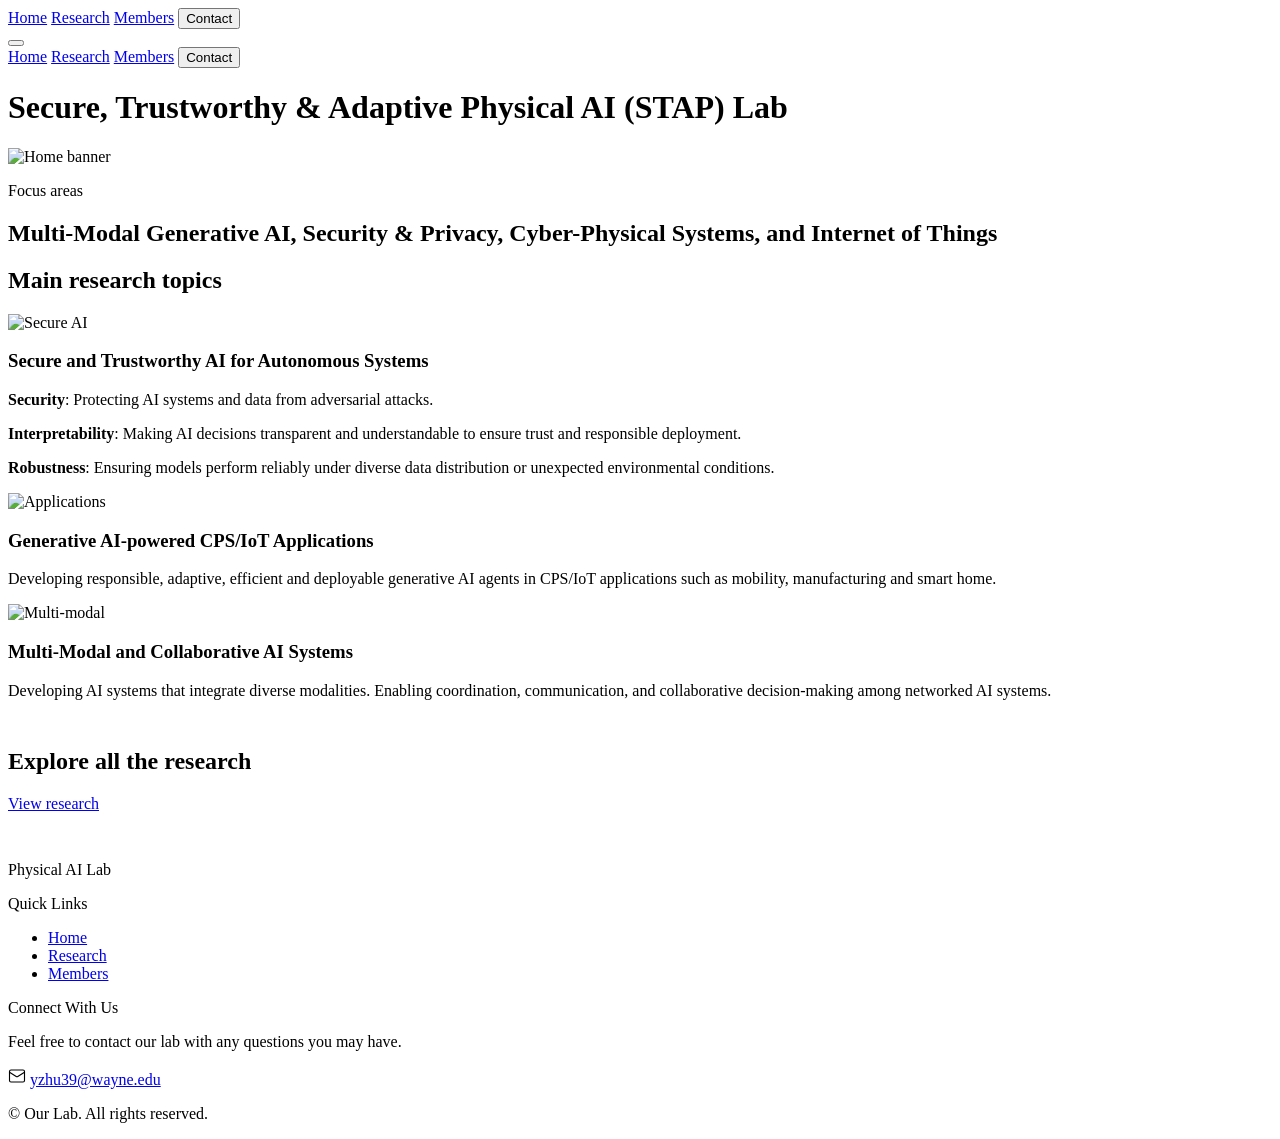
==== index.html @ 17fb8bd8 "Update index.html" ====
<!DOCTYPE html>
<html lang="en">
<head>
  <meta charset="UTF-8" />
  <meta name="viewport" content="width=device-width, initial-scale=1.0" />
  <title>Home | AI Research Lab</title>
  <link rel="preconnect" href="https://fonts.googleapis.com" />
  <link rel="preconnect" href="https://fonts.gstatic.com" crossorigin />
  <link href="https://fonts.googleapis.com/css2?family=DM+Sans:ital,opsz,wght@0,9..40,300;0,9..40,400;0,9..40,500;0,9..40,600;0,9..40,700;1,9..40,400&display=swap" rel="stylesheet" />
  <link rel="stylesheet" href="css/styles.css" />
</head>
<body>

<!-- Loader -->
<div id="loader">
  <div class="loader-dots">
    <span class="loader-dot"></span>
    <span class="loader-dot"></span>
    <span class="loader-dot"></span>
  </div>
</div>

<!-- Header -->
<header>
  <div class="header-inner">
    <a href="index.html" class="header-logo"></a>
    <nav class="desktop-nav">
      <a href="index.html"   class="nav-link" data-page="index.html">Home</a>
      <!--<a href="about.html"   class="nav-link" data-page="about.html">About</a>-->
      <a href="research.html" class="nav-link" data-page="research.html">Research</a>
      <a href="members.html"  class="nav-link" data-page="members.html">Members</a>
      <button class="nav-link contact-link">Contact</button>

    </nav>
    <div></div>
    <button id="hamburger" class="hamburger" aria-label="Toggle menu" aria-expanded="false">
      <span class="hamburger-line"></span>
      <span class="hamburger-line"></span>
      <span class="hamburger-line"></span>
    </button>
  </div>
  <nav id="mobile-nav" class="mobile-nav">
    <a href="index.html"   class="mobile-nav-link" data-page="index.html">Home</a>
    <!--<a href="about.html"   class="mobile-nav-link" data-page="about.html">About</a>-->
    <a href="research.html" class="mobile-nav-link" data-page="research.html">Research</a>
    <a href="members.html"  class="mobile-nav-link" data-page="members.html">Members</a>
    <button class="mobile-nav-link contact-link">Contact</button>
    
  </nav>
</header>

<!-- Main -->
<main>
  <div class="container">

    <!-- Banner -->
    <div class="page-banner" style="margin-bottom:0;">
      <h1 class="page-banner-title">Secure, Trustworthy & Adaptive Physical AI (STAP) Lab</h1>
      <!--<p class="page-banner-subtitle">
        the intersection of <strong>Physical AI</strong>, 
        <strong>Generative AI Agents</strong>, <strong>Security</strong>, 
        <strong>Cyber-Physical Systems (CPS)</strong>, and the 
        <strong>Internet of Things (IoT)</strong>-->
      </p>
      <img src="assets/images/techtown.jpg" alt="Home banner" class="page-banner-img" />
    </div>

    <!-- Focus areas -->
    <div class="focus-areas">
      <p class="focus-areas-label">Focus areas</p>
      <h2 class="focus-areas-heading">
        Multi-Modal Generative AI, Security & Privacy, 
        Cyber-Physical Systems, and 
        Internet of Things
      </h2>
    </div>

    <!-- AI/ML Research Focus -->
    <div class="research-grid-section">
      <div class="research-grid-header">
        <h2 class="research-grid-title">Main research topics</h2>
        <!-- <p class="research-grid-desc">
          Key research domains explored in our lab
        </p>-->
      </div>
      <div class="research-grid-cards">
        <div class="grid-card">
          <div class="grid-card-img-wrap">
            <img src="assets/images/trustworthy-ai.png" alt="Secure AI" class="grid-card-img" />
          </div>
          <div class="grid-card-content">
            <h3 class="grid-card-title">Secure and Trustworthy AI for Autonomous Systems</h3>
            <p class="grid-card-desc"><strong>Security</strong>: Protecting AI systems and data from adversarial attacks.</p> 
            <p class="grid-card-desc"><strong>Interpretability</strong>: Making AI decisions transparent and understandable to ensure trust and responsible deployment.</p>
            <p class="grid-card-desc"><strong>Robustness</strong>: Ensuring models perform reliably under diverse data distribution or unexpected environmental conditions.</p>
          </div>
        </div>
        <div class="grid-card">
          <div class="grid-card-img-wrap">
            <img src="assets/images/application.png" alt="Applications" class="grid-card-img" />
          </div>
          <div class="grid-card-content">
            <h3 class="grid-card-title">Generative AI-powered CPS/IoT Applications</h3>
            <p class="grid-card-desc">Developing responsible, adaptive, efficient and deployable generative AI agents in CPS/IoT applications such as mobility, manufacturing and smart home.</p>
          </div>
        </div>
        <div class="grid-card">
          <div class="grid-card-img-wrap">
            <img src="assets/images/connected-ai.png" alt="Multi-modal" class="grid-card-img" />
          </div>
          <div class="grid-card-content">
            <h3 class="grid-card-title">Multi-Modal and Collaborative AI Systems</h3>
            <p class="grid-card-desc">Developing AI systems that integrate diverse modalities. Enabling coordination, communication, and collaborative decision-making among networked AI systems.</p>
          </div>
        </div>
        <!-- <div class="grid-card">
          <div class="grid-card-img-wrap">
            <img src="assets/images/aiml-4.png" alt="Domain Generalization" class="grid-card-img" />
          </div>
          <div class="grid-card-content">
            <h3 class="grid-card-title">Multi-Modal Perception</h3>
            <p class="grid-card-desc">Enabling models to generalize effectively across unseen environments and diverse data distributions.</p>
          </div>
        </div>
        <div class="grid-card">
          <div class="grid-card-img-wrap">
            <img src="assets/images/aiml-5.png" alt="Domain Adaptation" class="grid-card-img" />
          </div>
          <div class="grid-card-content">
            <h3 class="grid-card-title">Connected and distributed intelligence</h3>
            <p class="grid-card-desc">Adapting models from one domain to another to improve performance in changing conditions.</p>
          </div>
        </div>
        <div class="grid-card">
          <div class="grid-card-img-wrap">
            <img src="assets/images/aiml-6.png" alt="Reinforcement Learning" class="grid-card-img" />
          </div>
          <div class="grid-card-content">
            <h3 class="grid-card-title">Reinforcement Learning</h3>
            <p class="grid-card-desc">Training agents through reward-based mechanisms to make optimal sequential decisions.</p>
          </div>
        </div>-->
      </div>
    </div>

    <!-- Applications -->
    <!-- <div class="research-grid-section">
      <div class="research-grid-header">
        <h2 class="research-grid-title">Applications</h2>
        <p class="research-grid-desc">
          Below are some of the different domains or applications in which we work on and apply our efforts to.
        </p>
      </div>
      <div class="research-grid-cards">
        <div class="grid-card">
          <div class="grid-card-img-wrap">
            <img src="assets/images/application-1.png" alt="Autonomous Driving" class="grid-card-img" />
          </div>
          <div class="grid-card-content">
            <h3 class="grid-card-title">Autonomous Driving</h3>
            <p class="grid-card-desc">Autonomous driving uses AI, sensors, and data processing to enable safe self-driving vehicles.</p>
          </div>
        </div>
        <div class="grid-card">
          <div class="grid-card-img-wrap">
            <img src="assets/images/application-3.png" alt="Intelligent Manufacturing" class="grid-card-img" />
          </div>
          <div class="grid-card-content">
            <h3 class="grid-card-title">Intelligent Manufacturing</h3>
            <p class="grid-card-desc">Intelligent manufacturing uses AI, automation, and data analytics to optimize processes, productivity, and innovation.</p>
          </div>
        </div>
        <div class="grid-card">
          <div class="grid-card-img-wrap">
            <img src="assets/images/application-2.png" alt="Smart Cities" class="grid-card-img" />
          </div>
          <div class="grid-card-content">
            <h3 class="grid-card-title">Robotics</h3>
            <p class="grid-card-desc">Smart cities integrate technology, data, and infrastructure to improve efficiency, sustainability, and residents' lives.</p>
          </div>
        </div>
      </div>
    </div>-->

    <!-- Courses Taught -->
    <!--<div class="research-grid-section">
      <div class="research-grid-header">
        <h2 class="research-grid-title">Courses Taught</h2>
        <p class="research-grid-desc">
          Take a class or course with me, below are some of the courses I teach in the fall and winter.
        </p>
      </div>
      <div class="research-grid-cards">
        <div class="grid-card">
          <div class="grid-card-img-wrap">
            <img src="assets/images/course-1.png" alt="Computer Systems Security" class="grid-card-img" />
          </div>
          <div class="grid-card-content">
            <h3 class="grid-card-title">Computer Systems Security</h3>
            <p class="grid-card-desc">Computer systems security protects networks, hardware, and software from cyberattacks, threats, and unauthorized access.</p>
          </div>
        </div>
        <div class="grid-card">
          <div class="grid-card-img-wrap">
            <img src="assets/images/course-2.png" alt="Secure Machine Learning" class="grid-card-img" />
          </div>
          <div class="grid-card-content">
            <h3 class="grid-card-title">Secure Machine Learning</h3>
            <p class="grid-card-desc">Secure machine learning defends algorithms and data against adversarial attacks, ensuring trustworthy systems.</p>
          </div>
        </div>
        <div class="grid-card">
          <div class="grid-card-img-wrap">
            <img src="assets/images/course-3.png" alt="Introduction to ML" class="grid-card-img" />
          </div>
          <div class="grid-card-content">
            <h3 class="grid-card-title">Introduction To Machine Learning &amp; Applications</h3>
            <p class="grid-card-desc">Machine learning enables data-driven systems to learn patterns, powering healthcare, finance, and automation.</p>
          </div>
        </div>
      </div>
    </div>-->

    <!-- Explore CTA -->
    <div style="margin: 3rem 0;">
      <div class="explore-section">
        <h2 class="explore-title">Explore all the research</h2>
        <a href="research.html" class="explore-btn">View research</a>
      </div>
    </div>

  </div>
</main>

<!-- Footer -->
<footer id="contact">
  <div class="footer-inner">
    <div class="footer-grid">
      <div>
        <p class="footer-brand-name">Physical AI Lab</p>
        <!--<p class="footer-brand-desc">Our lab is dedicated to advancing global research, driving meaningful breakthroughs across diverse fields of innovation.</p>-->
      </div>
      <div>
        <p class="footer-col-title">Quick Links</p>
        <ul class="footer-links">
          <li><a href="index.html">Home</a></li>
          <!--<li><a href="about.html">About</a></li>-->
          <li><a href="research.html">Research</a></li>
          <li><a href="members.html">Members</a></li>
        </ul>
      </div>
      <!--<div>
        <p class="footer-col-title">Collaboration Requests</p>
        <div class="footer-mail-row">
          <svg width="18" height="18" viewBox="0 0 24 24" fill="none" stroke="currentColor" stroke-width="1.5" stroke-linecap="round" stroke-linejoin="round"><rect width="20" height="16" x="2" y="4" rx="2"/><path d="m22 7-8.97 5.7a1.94 1.94 0 0 1-2.06 0L2 7"/></svg>
          <a href="mailto:yzhu39@wayne.edu">yzhu39@wayne.edu</a>
        </div>
      </div>-->
      <div>
        <p class="footer-col-title">Connect With Us</p>
        <p class="footer-connect-desc">Feel free to contact our lab with any questions you may have.</p>
        <div class="footer-mail-row">
          <svg width="18" height="18" viewBox="0 0 24 24" fill="none" stroke="currentColor" stroke-width="1.5" stroke-linecap="round" stroke-linejoin="round"><rect width="20" height="16" x="2" y="4" rx="2"/><path d="m22 7-8.97 5.7a1.94 1.94 0 0 1-2.06 0L2 7"/></svg>
          <a href="mailto:yzhu39@wayne.edu">yzhu39@wayne.edu</a>
        </div>
      </div>
    </div>
  </div>
  <div class="footer-bottom">
    <div class="footer-bottom-inner">
      <p class="footer-copyright">&copy; <span id="footer-year"></span> Our Lab. All rights reserved.</p>
    </div>
  </div>
</footer>

<script src="js/main.js"></script>
</body>
</html>
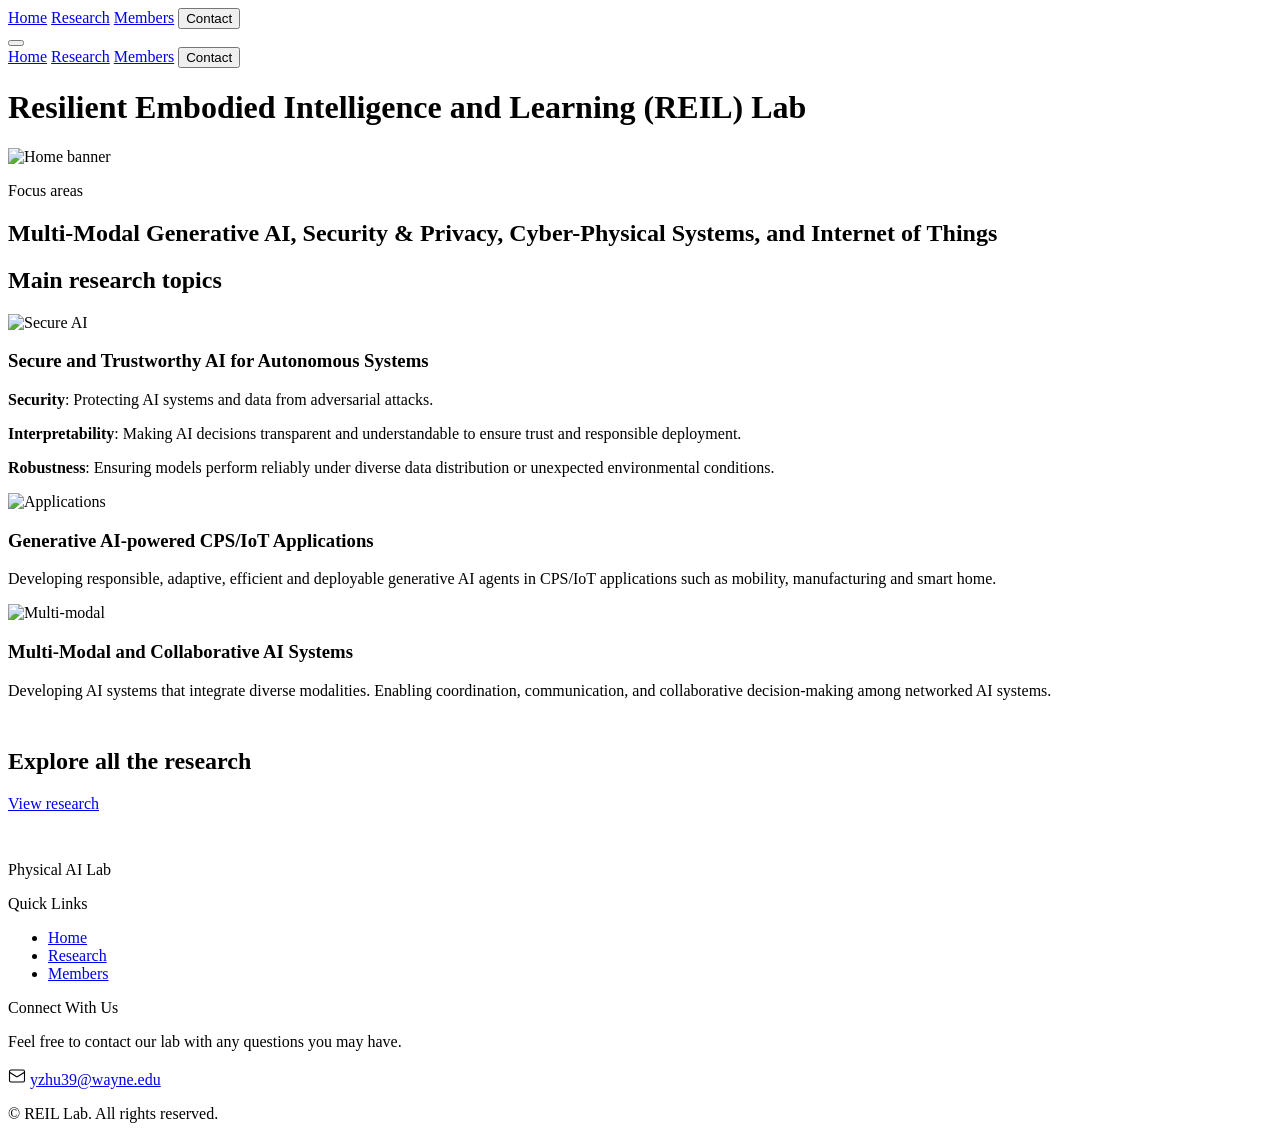
==== commit 05c3479e: "1" ====
--- a/index.html
+++ b/index.html
@@ -3,7 +3,7 @@
 <head>
   <meta charset="UTF-8" />
   <meta name="viewport" content="width=device-width, initial-scale=1.0" />
-  <title>Home | AI Research Lab</title>
+  <title>Home | REIL Lab</title>
   <link rel="preconnect" href="https://fonts.googleapis.com" />
   <link rel="preconnect" href="https://fonts.gstatic.com" crossorigin />
   <link href="https://fonts.googleapis.com/css2?family=DM+Sans:ital,opsz,wght@0,9..40,300;0,9..40,400;0,9..40,500;0,9..40,600;0,9..40,700;1,9..40,400&display=swap" rel="stylesheet" />
@@ -55,7 +55,7 @@
 
     <!-- Banner -->
     <div class="page-banner" style="margin-bottom:0;">
-      <h1 class="page-banner-title">Secure, Trustworthy & Adaptive Physical AI (STAP) Lab</h1>
+      <h1 class="page-banner-title">Resilient Embodied Intelligence and Learning (REIL) Lab</h1>
       <!--<p class="page-banner-subtitle">
         the intersection of <strong>Physical AI</strong>, 
         <strong>Generative AI Agents</strong>, <strong>Security</strong>, 
@@ -268,7 +268,7 @@
   </div>
   <div class="footer-bottom">
     <div class="footer-bottom-inner">
-      <p class="footer-copyright">&copy; <span id="footer-year"></span> Our Lab. All rights reserved.</p>
+      <p class="footer-copyright">&copy; <span id="footer-year"></span> REIL Lab. All rights reserved.</p>
     </div>
   </div>
 </footer>
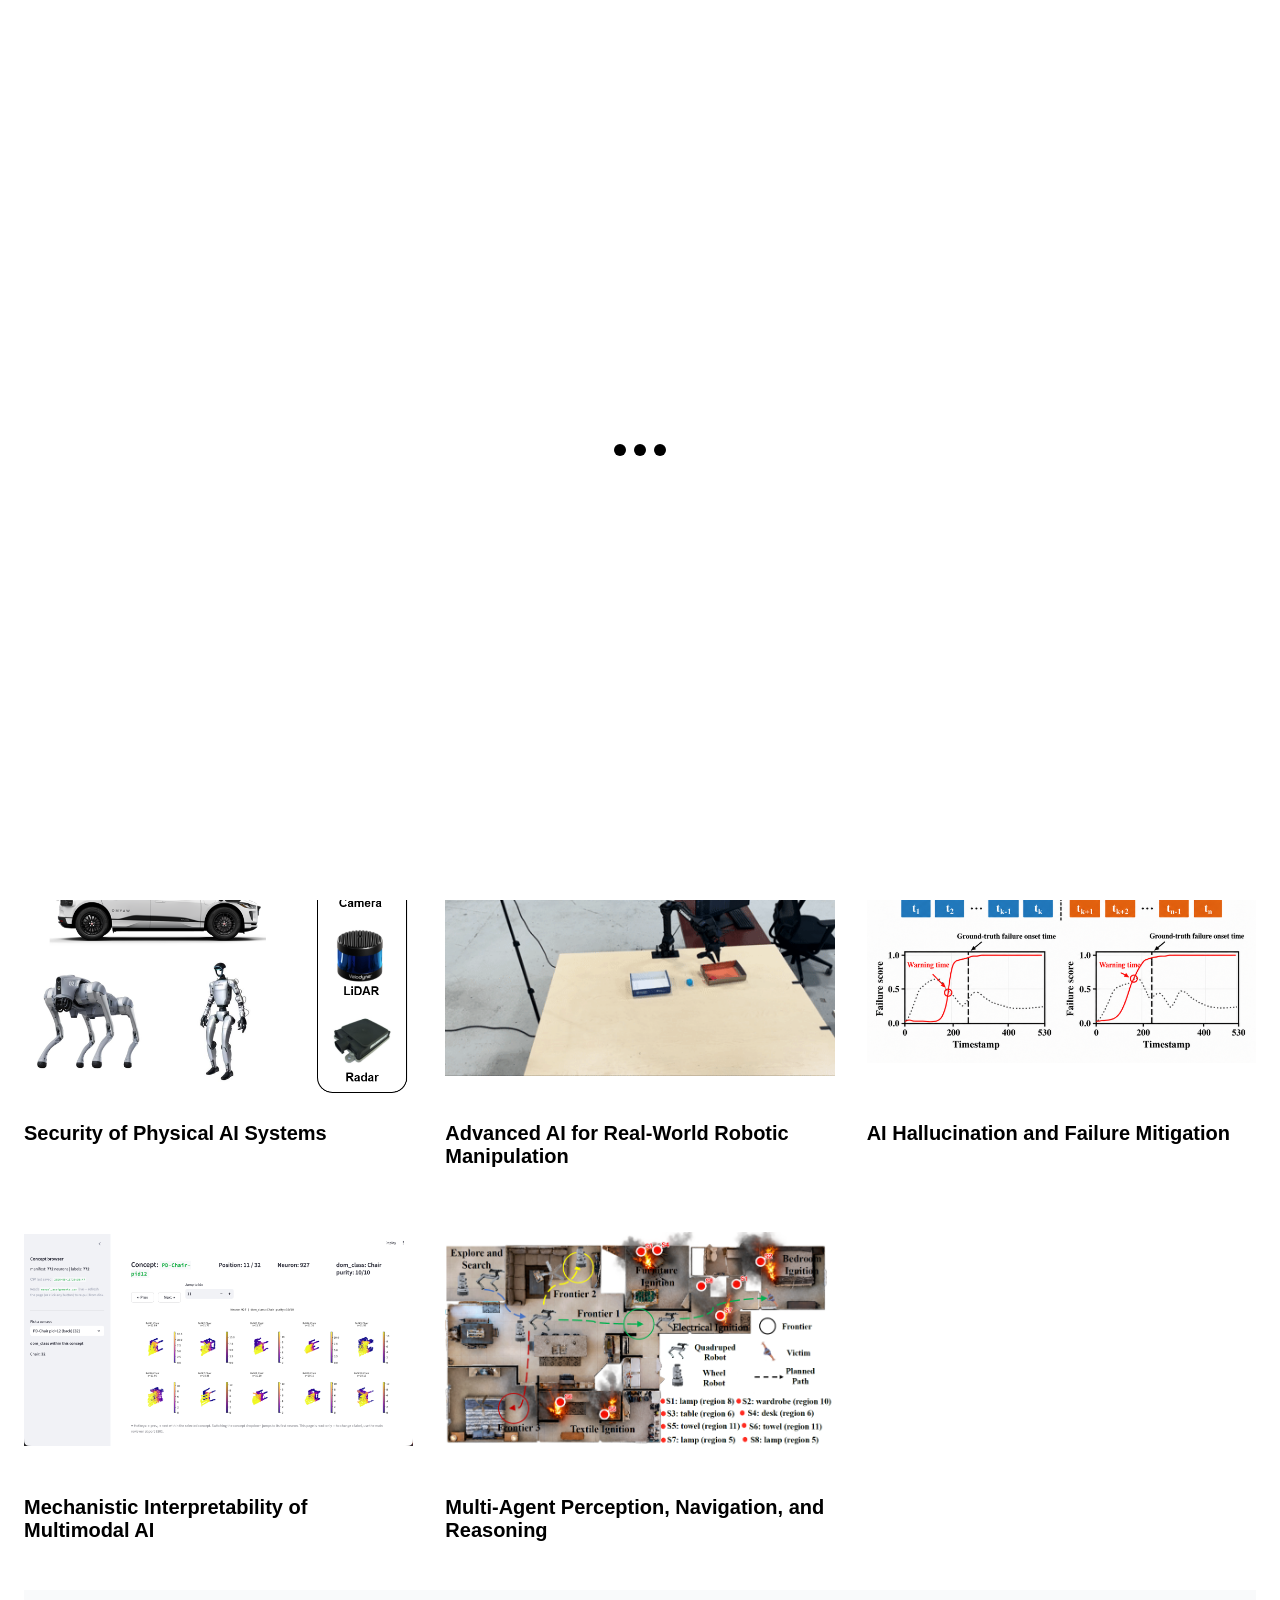
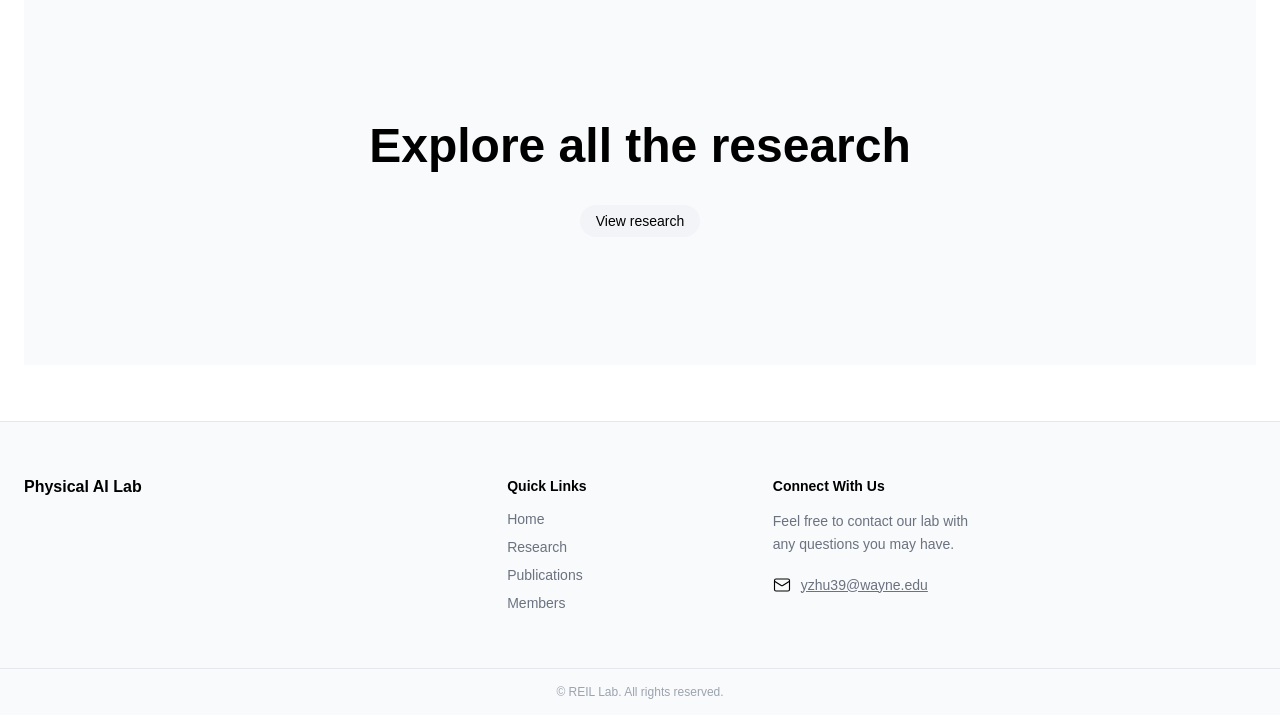
==== commit 1e81035e: "1" ====
--- a/index.html
+++ b/index.html
@@ -20,6 +20,7 @@
   </div>
 </div>
 
+
 <!-- Header -->
 <header>
   <div class="header-inner">
@@ -28,6 +29,7 @@
       <a href="index.html"   class="nav-link" data-page="index.html">Home</a>
       <!--<a href="about.html"   class="nav-link" data-page="about.html">About</a>-->
       <a href="research.html" class="nav-link" data-page="research.html">Research</a>
+      <a href="publications.html" class="nav-link" data-page="publications.html">Publications</a>
       <a href="members.html"  class="nav-link" data-page="members.html">Members</a>
       <button class="nav-link contact-link">Contact</button>
 
@@ -43,6 +45,7 @@
     <a href="index.html"   class="mobile-nav-link" data-page="index.html">Home</a>
     <!--<a href="about.html"   class="mobile-nav-link" data-page="about.html">About</a>-->
     <a href="research.html" class="mobile-nav-link" data-page="research.html">Research</a>
+    <a href="publications.html" class="nav-link" data-page="publications.html">Publications</a>
     <a href="members.html"  class="mobile-nav-link" data-page="members.html">Members</a>
     <button class="mobile-nav-link contact-link">Contact</button>
     
@@ -69,16 +72,16 @@
     <div class="focus-areas">
       <p class="focus-areas-label">Focus areas</p>
       <h2 class="focus-areas-heading">
-        Multi-Modal Generative AI, Security & Privacy, 
-        Cyber-Physical Systems, and 
-        Internet of Things
+        Physical AI, Trustworthy AI, 
+        Security & Privacy, 
+        Cyber-Physical Systems, Internet-of-Things
       </h2>
     </div>
 
     <!-- AI/ML Research Focus -->
     <div class="research-grid-section">
       <div class="research-grid-header">
-        <h2 class="research-grid-title">Main research topics</h2>
+        <h2 class="research-grid-title">Main research directions</h2>
         <!-- <p class="research-grid-desc">
           Key research domains explored in our lab
         </p>-->
@@ -86,31 +89,42 @@
       <div class="research-grid-cards">
         <div class="grid-card">
           <div class="grid-card-img-wrap">
-            <img src="assets/images/trustworthy-ai.png" alt="Secure AI" class="grid-card-img" />
-          </div>
-          <div class="grid-card-content">
-            <h3 class="grid-card-title">Secure and Trustworthy AI for Autonomous Systems</h3>
-            <p class="grid-card-desc"><strong>Security</strong>: Protecting AI systems and data from adversarial attacks.</p> 
-            <p class="grid-card-desc"><strong>Interpretability</strong>: Making AI decisions transparent and understandable to ensure trust and responsible deployment.</p>
-            <p class="grid-card-desc"><strong>Robustness</strong>: Ensuring models perform reliably under diverse data distribution or unexpected environmental conditions.</p>
-          </div>
-        </div>
-        <div class="grid-card">
-          <div class="grid-card-img-wrap">
-            <img src="assets/images/application.png" alt="Applications" class="grid-card-img" />
-          </div>
-          <div class="grid-card-content">
-            <h3 class="grid-card-title">Generative AI-powered CPS/IoT Applications</h3>
-            <p class="grid-card-desc">Developing responsible, adaptive, efficient and deployable generative AI agents in CPS/IoT applications such as mobility, manufacturing and smart home.</p>
-          </div>
-        </div>
-        <div class="grid-card">
-          <div class="grid-card-img-wrap">
-            <img src="assets/images/connected-ai.png" alt="Multi-modal" class="grid-card-img" />
-          </div>
-          <div class="grid-card-content">
-            <h3 class="grid-card-title">Multi-Modal and Collaborative AI Systems</h3>
-            <p class="grid-card-desc">Developing AI systems that integrate diverse modalities. Enabling coordination, communication, and collaborative decision-making among networked AI systems.</p>
+            <img src="assets/images/secure-physical-ai.png" alt="Secure AI" class="grid-card-img" />
+          </div>
+          <div class="grid-card-content">
+            <h3 class="grid-card-title">Security of Physical AI Systems</h3>
+          </div>
+        </div>
+        <div class="grid-card">
+          <div class="grid-card-img-wrap">
+            <img src="assets/images/kitting-recovery.gif" alt="Applications" class="grid-card-img" />
+          </div>
+          <div class="grid-card-content">
+            <h3 class="grid-card-title">Advanced AI for Real-World Robotic Manipulation</h3>
+          </div>
+        </div>
+        <div class="grid-card">
+          <div class="grid-card-img-wrap">
+            <img src="assets/images/failure-predict.png" alt="Multi-modal" class="grid-card-img" />
+          </div>
+          <div class="grid-card-content">
+            <h3 class="grid-card-title">AI Hallucination and Failure Mitigation</h3>
+          </div>
+        </div>
+        <div class="grid-card">
+          <div class="grid-card-img-wrap">
+            <img src="assets/images/concept_browser.png" alt="Multi-modal" class="grid-card-img" />
+          </div>
+          <div class="grid-card-content">
+            <h3 class="grid-card-title">Mechanistic Interpretability of Multimodal AI</h3>
+          </div>
+        </div>
+        <div class="grid-card">
+          <div class="grid-card-img-wrap">
+            <img src="assets/images/firenav.png" alt="Multi-modal" class="grid-card-img" />
+          </div>
+          <div class="grid-card-content">
+            <h3 class="grid-card-title">Multi-Agent Perception, Navigation, and Reasoning</h3>
           </div>
         </div>
         <!-- <div class="grid-card">
@@ -246,6 +260,7 @@
           <li><a href="index.html">Home</a></li>
           <!--<li><a href="about.html">About</a></li>-->
           <li><a href="research.html">Research</a></li>
+          <li><a href="publications.html">Publications</a></li>
           <li><a href="members.html">Members</a></li>
         </ul>
       </div>
--- a/css/styles.css
+++ b/css/styles.css
@@ -0,0 +1,470 @@
+/* Design tokens */
+:root {
+  --color-primary: #000000;
+  --color-secondary: #F9FAFB;
+  --color-gray50: #667085;
+  --color-gray100: #F2F4F7;
+  --color-gray300: #D0D5DD;
+  --font-sans: 'DM Sans', sans-serif;
+}
+
+/* Reset */
+*, *::before, *::after { box-sizing: border-box; margin: 0; padding: 0; }
+body {
+  font-family: var(--font-sans);
+  -webkit-font-smoothing: antialiased;
+  -moz-osx-font-smoothing: grayscale;
+  color: var(--color-primary);
+  background: #fff;
+}
+img { max-width: 100%; display: block; }
+a { color: inherit; }
+button { font-family: var(--font-sans); }
+
+/* Loader */
+#loader {
+  position: fixed;
+  inset: 0;
+  z-index: 100;
+  display: flex;
+  align-items: center;
+  justify-content: center;
+  background: #fff;
+}
+.loader-dots { display: flex; gap: 0.5rem; }
+.loader-dot {
+  width: 12px;
+  height: 12px;
+  border-radius: 50%;
+  background: #000;
+  animation: dot-bounce 0.6s infinite alternate ease-in-out;
+}
+.loader-dot:nth-child(2) { animation-delay: 0.15s; }
+.loader-dot:nth-child(3) { animation-delay: 0.3s; }
+@keyframes dot-bounce {
+  from { transform: translateY(0); }
+  to   { transform: translateY(-10px); }
+}
+
+/* Layout container */
+.container {
+  width: 100%;
+  max-width: 1280px;
+  margin: 0 auto;
+  padding: 0 1rem;
+}
+@media (min-width: 640px) { .container { padding: 0 1.5rem; } }
+
+/* ─── Header ─── */
+header {
+  background: #fff;
+  position: sticky;
+  top: 0;
+  z-index: 40;
+  border-bottom: 1px solid #f9fafb;
+}
+.header-inner {
+  max-width: 80rem;
+  margin: 0 auto;
+  height: 4rem;
+  display: flex;
+  align-items: center;
+  justify-content: space-between;
+  padding: 0 1.5rem;
+}
+.header-logo {
+  font-size: 1rem;
+  font-weight: 600;
+  color: #111827;
+  text-decoration: none;
+}
+
+/* Desktop nav */
+.desktop-nav {
+  display: none;
+  align-items: center;
+  gap: 0.25rem;
+}
+@media (min-width: 768px) { .desktop-nav { display: flex; } }
+
+.nav-link {
+  border-radius: 9999px;
+  padding: 0.375rem 1rem;
+  font-size: 0.875rem;
+  font-weight: 500;
+  color: #000;
+  text-decoration: none;
+  transition: background-color 0.2s;
+  background: none;
+  border: none;
+  cursor: pointer;
+}
+.nav-link:hover { background-color: var(--color-secondary); }
+.nav-link.active { background-color: var(--color-secondary); }
+
+/* Hamburger */
+.hamburger {
+  display: flex;
+  flex-direction: column;
+  gap: 6px;
+  padding: 0.5rem;
+  background: none;
+  border: none;
+  cursor: pointer;
+}
+@media (min-width: 768px) { .hamburger { display: none; } }
+.hamburger-line {
+  display: block;
+  width: 24px;
+  height: 2px;
+  background: #374151;
+  transition: transform 0.3s, opacity 0.3s;
+}
+.hamburger.open .hamburger-line:nth-child(1) { transform: translateY(8px) rotate(45deg); }
+.hamburger.open .hamburger-line:nth-child(2) { opacity: 0; }
+.hamburger.open .hamburger-line:nth-child(3) { transform: translateY(-8px) rotate(-45deg); }
+
+/* Mobile menu */
+.mobile-nav {
+  display: none;
+  border-top: 1px solid #f3f4f6;
+  background: #fff;
+  padding: 0.75rem 1.5rem;
+}
+.mobile-nav.open { display: block; }
+@media (min-width: 768px) { .mobile-nav { display: none !important; } }
+.mobile-nav-link {
+  display: block;
+  width: 100%;
+  border-radius: 0.5rem;
+  padding: 0.625rem 1rem;
+  text-align: left;
+  font-size: 0.875rem;
+  font-weight: 500;
+  color: #000;
+  text-decoration: none;
+  transition: background-color 0.2s;
+  background: none;
+  border: none;
+  cursor: pointer;
+}
+.mobile-nav-link:hover { background-color: var(--color-secondary); }
+.mobile-nav-link.active { background-color: var(--color-secondary); }
+
+/* ─── Footer ─── */
+footer {
+  background-color: var(--color-secondary);
+  border-top: 1px solid #e5e7eb;
+}
+.footer-inner {
+  max-width: 80rem;
+  margin: 0 auto;
+  padding: 3.5rem 1.5rem;
+}
+.footer-grid {
+  display: grid;
+  grid-template-columns: 1fr;
+  gap: 3rem;
+}
+@media (min-width: 640px) { .footer-grid { grid-template-columns: 1fr 1fr; } }
+@media (min-width: 1024px) { .footer-grid { grid-template-columns: 2fr 1fr 1fr 1fr; } }
+.footer-brand-name { font-weight: 600; font-size: 1rem; color: #000; margin-bottom: 0.75rem; }
+.footer-brand-desc { font-size: 0.875rem; color: #6b7280; line-height: 1.625; max-width: 20rem; }
+.footer-col-title { font-weight: 600; font-size: 0.875rem; color: #000; margin-bottom: 1rem; }
+.footer-links { list-style: none; }
+.footer-links li + li { margin-top: 0.625rem; }
+.footer-links a { font-size: 0.875rem; color: #6b7280; text-decoration: none; transition: color 0.2s; }
+.footer-links a:hover { color: #000; }
+.footer-mail-row { display: flex; align-items: center; gap: 0.625rem; }
+.footer-mail-row a { font-size: 0.875rem; color: #6b7280; text-decoration: underline; transition: color 0.2s; }
+.footer-mail-row a:hover { color: #000; }
+.footer-connect-desc { font-size: 0.875rem; color: #6b7280; line-height: 1.625; margin-bottom: 1.25rem; }
+.footer-bottom { border-top: 1px solid #e5e7eb; }
+.footer-bottom-inner { max-width: 80rem; margin: 0 auto; padding: 1rem 1.5rem; }
+.footer-copyright { font-size: 0.75rem; color: #9ca3af; text-align: center; }
+
+/* ─── Page banner ─── */
+.page-banner { margin-top: 3rem; }
+@media (min-width: 640px) { .page-banner { margin-top: 5rem; } }
+.page-banner-title {
+  font-size: 2.25rem;
+  font-weight: 600;
+  color: #000;
+  text-align: center;
+}
+@media (min-width: 640px) { .page-banner-title { font-size: 3rem; } }
+@media (min-width: 768px) { .page-banner-title { font-size: 3.75rem; } }
+@media (min-width: 1024px) { .page-banner-title { font-size: 4.625rem; } }
+.page-banner-subtitle {
+  font-size: 1rem;
+  font-weight: 500;
+  color: var(--color-gray50);
+  text-align: center;
+  margin-top: 1rem;
+  max-width: 42rem;
+  margin-left: auto;
+  margin-right: auto;
+}
+.page-banner-img {
+  width: 100%;
+  height: auto;
+  margin-top: 2.5rem;
+}
+@media (min-width: 640px) { .page-banner-img { margin-top: 5rem; } }
+
+/* ─── Home: Focus areas ─── */
+.focus-areas { margin: 3rem 0; text-align: center; }
+@media (min-width: 640px) { .focus-areas { margin: 5rem 0; } }
+.focus-areas-label { font-size: 1rem; font-weight: 500; color: #000; }
+.focus-areas-heading {
+  font-size: 1.25rem;
+  font-weight: 600;
+  color: #000;
+  margin-top: 1rem;
+  max-width: 48rem;
+  margin-left: auto;
+  margin-right: auto;
+}
+@media (min-width: 640px) { .focus-areas-heading { font-size: 1.5rem; } }
+@media (min-width: 768px) { .focus-areas-heading { font-size: 1.875rem; } }
+
+/* ─── Research grid (Home) ─── */
+.research-grid-section { margin-top: 4rem; }
+@media (min-width: 640px) { .research-grid-section { margin-top: 6rem; } }
+@media (min-width: 1024px) { .research-grid-section { margin-top: 8rem; } }
+.research-grid-header { text-align: center; max-width: 48rem; margin: 0 auto; }
+.research-grid-title { font-size: 1.875rem; font-weight: 600; color: #000; }
+@media (min-width: 640px) { .research-grid-title { font-size: 2.25rem; } }
+@media (min-width: 768px) { .research-grid-title { font-size: 3rem; } }
+.research-grid-desc { margin-top: 1rem; color: var(--color-gray50); font-size: 1rem; }
+@media (min-width: 640px) { .research-grid-desc { font-size: 1.125rem; } }
+.research-grid-cards {
+  margin-top: 3rem;
+  display: grid;
+  grid-template-columns: 1fr;
+  gap: 1.5rem;
+}
+@media (min-width: 640px) { .research-grid-cards { grid-template-columns: repeat(2, 1fr); gap: 2rem; } }
+@media (min-width: 1024px) { .research-grid-cards { grid-template-columns: repeat(3, 1fr); } }
+.grid-card-img-wrap { overflow: hidden; border-radius: 1rem; }
+.grid-card-img {
+  width: 100%;
+  height: 220px;
+  object-fit: scale-down;
+  border-radius: 1rem;
+  transition: transform 0.3s;
+}
+@media (min-width: 640px) { .grid-card-img { height: 260px; } }
+@media (min-width: 1024px) { .grid-card-img { height: 280px; } }
+.grid-card-img-wrap:hover .grid-card-img { transform: scale(1.05); }
+.grid-card-content { margin-top: 1rem; }
+.grid-card-title { font-size: 1.125rem; font-weight: 600; color: #000; }
+@media (min-width: 640px) { .grid-card-title { font-size: 1.25rem; } }
+.grid-card-desc { margin-top: 0.5rem; color: var(--color-gray50); font-size: 0.875rem; line-height: 1.625; }
+
+/* ─── Explore Research CTA ─── */
+.explore-section {
+  padding: 4rem 1rem;
+  background-color: var(--color-secondary);
+  margin-bottom: 2.5rem;
+  text-align: center;
+}
+@media (min-width: 640px) { .explore-section { padding: 6rem 1rem; margin-bottom: 3.5rem; } }
+@media (min-width: 1024px) { .explore-section { padding: 8rem 1rem; } }
+.explore-title { font-size: 1.5rem; font-weight: 600; color: #000; }
+@media (min-width: 640px) { .explore-title { font-size: 1.875rem; } }
+@media (min-width: 768px) { .explore-title { font-size: 2.25rem; } }
+@media (min-width: 1024px) { .explore-title { font-size: 3rem; } }
+.explore-btn {
+  display: inline-block;
+  margin-top: 2rem;
+  background-color: var(--color-gray100);
+  color: #000;
+  font-size: 0.875rem;
+  font-weight: 500;
+  padding: 0.5rem 1rem;
+  border-radius: 9999px;
+  border: none;
+  cursor: pointer;
+  text-decoration: none;
+  transition: background-color 0.2s;
+}
+.explore-btn:hover { background-color: #e5e7eb; }
+
+/* ─── Our Vision (About) ─── */
+.our-vision-section { margin-top: 5rem; }
+@media (min-width: 640px) { .our-vision-section { margin-top: 8rem; } }
+.our-vision-item {
+  display: grid;
+  grid-template-columns: 1fr;
+  gap: 2.5rem;
+  align-items: center;
+  margin-bottom: 6rem;
+}
+@media (min-width: 768px) { .our-vision-item { grid-template-columns: 1fr 1fr; } }
+/* Reverse layout for odd items */
+@media (min-width: 768px) {
+  .our-vision-item.reverse .our-vision-img-col { order: 2; }
+  .our-vision-item.reverse .our-vision-content-col { order: 1; }
+}
+.our-vision-img { width: 100%; height: auto; border-radius: 1rem; }
+.our-vision-title { font-size: 1.5rem; font-weight: 600; color: #000; }
+@media (min-width: 640px) { .our-vision-title { font-size: 1.875rem; } }
+.our-vision-subtitle { margin-top: 1rem; color: var(--color-gray50); font-size: 1rem; line-height: 1.625; }
+
+/* ─── Research direction cards ─── */
+.research-dir-list { margin-top: 2rem; display: flex; flex-direction: column; gap: 1rem; margin-bottom: 4rem; }
+@media (min-width: 640px) { .research-dir-list { margin-top: 2.5rem; margin-bottom: 5rem; } }
+.research-dir-card { border: 1px solid var(--color-gray100); border-radius: 1rem; padding: 1rem; }
+@media (min-width: 640px) { .research-dir-card { padding: 1.5rem; } }
+.research-dir-inner { display: flex; flex-direction: column; gap: 1rem; }
+@media (min-width: 640px) { .research-dir-inner { flex-direction: row; } }
+.research-dir-img { width: 100%; height: 12rem; object-fit: scale-down; object-position: top center; border-radius: 0.75rem; flex-shrink: 0; }
+@media (min-width: 640px) { .research-dir-img { width: 35%; height: auto; } }
+.research-dir-body { width: 100%; }
+.research-dir-title { font-size: 1rem; font-weight: 600; color: #000; text-align: left; line-height: 1.375; }
+@media (min-width: 640px) { .research-dir-title { font-size: 1.125rem; } }
+.research-dir-desc { color: var(--color-gray50); font-size: 1.025rem; line-height: 1.625; text-align: left; margin-top: 0.375rem; }
+.research-dir-pub { color: var(--color-gray50); font-style: italic; font-size: 1.025rem; line-height: 1.625; text-align: left; margin-top: 0.375rem; }
+.research-dir-actions { display: flex; flex-wrap: wrap; align-items: center; gap: 0.5rem; margin-top: 1rem; }
+.dir-btn {
+  font-size: 0.875rem;
+  font-weight: 500;
+  background-color: var(--color-gray100);
+  color: #000;
+  padding: 0.375rem 1rem;
+  border-radius: 9999px;
+  border: none;
+  cursor: pointer;
+  display: inline-flex;
+  align-items: center;
+  gap: 0.375rem;
+  transition: background-color 0.2s;
+  text-decoration: none;
+}
+.dir-btn:hover { background-color: #e5e7eb; }
+.chevron-icon { transition: transform 0.2s; display: inline-flex; vertical-align: middle; }
+.chevron-icon.open { transform: rotate(180deg); }
+
+/* ─── Research publication cards ─── */
+.research-pub-list { margin-top: 2rem; display: flex; flex-direction: column; gap: 1rem; margin-bottom: 4rem; }
+@media (min-width: 640px) { .research-pub-list { margin-top: 2.5rem; margin-bottom: 5rem; } }
+.research-pub-card { border: 1px solid var(--color-gray100); border-radius: 1rem; padding: 1rem; }
+@media (min-width: 640px) { .research-pub-card { padding: 1.5rem; } }
+.research-pub-inner { display: flex; flex-direction: column; gap: 1rem; }
+@media (min-width: 640px) { .research-pub-inner { flex-direction: row; } }
+.research-pub-img { width: 100%; height: 12rem; object-fit: cover; border-radius: 0.75rem; flex-shrink: 0; }
+@media (min-width: 640px) { .research-pub-img { width: 25%; height: auto; } }
+.research-pub-body { width: 100%; }
+.research-pub-title { font-size: 1rem; font-weight: 600; color: #000; text-align: left; line-height: 1.375; }
+@media (min-width: 640px) { .research-pub-title { font-size: 1.125rem; } }
+.research-pub-desc { color: var(--color-gray50); font-size: 1.025rem; line-height: 1.625; text-align: left; margin-top: 0.375rem; }
+.research-pub-actions { display: flex; flex-wrap: wrap; align-items: center; gap: 0.5rem; margin-top: 1rem; }
+.pub-btn {
+  font-size: 0.875rem;
+  font-weight: 500;
+  background-color: var(--color-gray100);
+  color: #000;
+  padding: 0.375rem 1rem;
+  border-radius: 9999px;
+  border: none;
+  cursor: pointer;
+  display: inline-flex;
+  align-items: center;
+  gap: 0.375rem;
+  transition: background-color 0.2s;
+  text-decoration: none;
+}
+.pub-btn:hover { background-color: #e5e7eb; }
+.research-pub-abstract {
+  display: none;
+  margin-top: 1rem;
+  font-size: 0.875rem;
+  color: #4b5563;
+  line-height: 1.625;
+  border-top: 1px solid var(--color-gray100);
+  padding-top: 1rem;
+}
+.research-pub-abstract.open { display: block; }
+.chevron-icon { transition: transform 0.2s; display: inline-flex; vertical-align: middle; }
+.chevron-icon.open { transform: rotate(180deg); }
+
+/* ─── Team Section ─── */
+.team-section { width: 100%; background: #fff; padding: 3rem 1rem; }
+@media (min-width: 640px) { .team-section { padding: 5rem 1.5rem; } }
+.team-section-inner { max-width: 56rem; margin: 0 auto; }
+.team-section-header { text-align: center; margin-bottom: 2.5rem; }
+@media (min-width: 640px) { .team-section-header { margin-bottom: 3.5rem; } }
+.team-section-title { font-weight: 700; color: #000; font-size: 1.875rem; letter-spacing: -0.025em; margin-bottom: 1rem; }
+@media (min-width: 640px) { .team-section-title { font-size: 2.25rem; } }
+.team-section-desc { color: #6b7280; font-size: 1rem; max-width: 28rem; margin: 0 auto; line-height: 1.625; }
+
+.team-grid { display: grid; gap: 1.5rem; margin: 0 auto; }
+@media (min-width: 640px) { .team-grid { gap: 2rem; } }
+.team-grid-1 { grid-template-columns: 1fr; max-width: 20rem; }
+.team-grid-2 { grid-template-columns: 1fr; max-width: 56rem; }
+@media (min-width: 640px) { .team-grid-2 { grid-template-columns: repeat(2, 1fr); } }
+.team-grid-3plus { grid-template-columns: 1fr; max-width: 56rem; }
+@media (min-width: 640px) { .team-grid-3plus { grid-template-columns: repeat(2, 1fr); } }
+@media (min-width: 1024px) { .team-grid-3plus { grid-template-columns: repeat(3, 1fr); } }
+
+/* Member card */
+.member-card { cursor: pointer; }
+.member-card-img-wrap {
+  position: relative;
+  overflow: hidden;
+  border-radius: 1rem;
+  margin-bottom: 1rem;
+  background: #f3f4f6;
+  aspect-ratio: 4/5;
+}
+.member-card-img {
+  width: 100%;
+  height: 100%;
+  object-fit: cover;
+  object-position: top;
+  transition: transform 0.5s;
+}
+.member-card:hover .member-card-img { transform: scale(1.05); }
+.member-card-overlay {
+  position: absolute;
+  inset: 0;
+  background: linear-gradient(to top, rgba(0,0,0,0.2), transparent);
+  opacity: 0;
+  transition: opacity 0.3s;
+}
+.member-card:hover .member-card-overlay { opacity: 1; }
+.member-card-content { padding: 0 0.25rem; }
+.member-card-name { font-weight: 700; color: #000; font-size: 1rem; line-height: 1.375; margin-bottom: 0.125rem; }
+.member-card-title-text { font-size: 0.875rem; color: #6b7280; margin-bottom: 0.75rem; }
+.member-social-links { display: flex; align-items: center; gap: 0.25rem; flex-wrap: wrap; margin-left: -0.25rem; }
+.social-link {
+  width: 2rem;
+  height: 2rem;
+  display: flex;
+  align-items: center;
+  justify-content: center;
+  border-radius: 50%;
+  color: #9ca3af;
+  transition: color 0.2s, background-color 0.2s;
+  text-decoration: none;
+}
+.social-link:hover { color: #000; background-color: #f3f4f6; }
+
+/* ─── Openings ─── */
+.openings-section { text-align: center; margin-bottom: 2.5rem; }
+@media (min-width: 640px) { .openings-section { margin-bottom: 3.5rem; } }
+.openings-title { font-weight: 700; color: #000; font-size: 1.875rem; letter-spacing: -0.025em; margin-bottom: 1rem; }
+@media (min-width: 640px) { .openings-title { font-size: 2.25rem; } }
+.openings-sub { color: #6b7280; font-size: 1rem; max-width: 28rem; margin: 0 auto; line-height: 1.625; }
+.openings-list { margin-top: 2rem; display: flex; flex-direction: column; gap: 1rem; text-align: left; }
+@media (min-width: 640px) { .openings-list { margin-top: 2.5rem; } }
+.opening-item { display: flex; flex-direction: column; gap: 1rem; padding: 1rem; justify-content: center; }
+@media (min-width: 640px) { .opening-item { flex-direction: row; } }
+.opening-content { width: 100%; border-bottom: 1px solid var(--color-gray300); padding-bottom: 1rem; }
+@media (min-width: 640px) { .opening-content { width: 75%; } }
+.opening-title { font-size: 1.25rem; font-weight: 600; color: #000; }
+@media (min-width: 640px) { .opening-title { font-size: 1.125rem; } }
+.opening-desc { color: var(--color-gray50); font-size: 0.875rem; line-height: 1.625; margin-top: 0.5rem; }
+.opening-desc a { color: #3b82f6; }
+.opening-desc a:hover { text-decoration: underline; }
